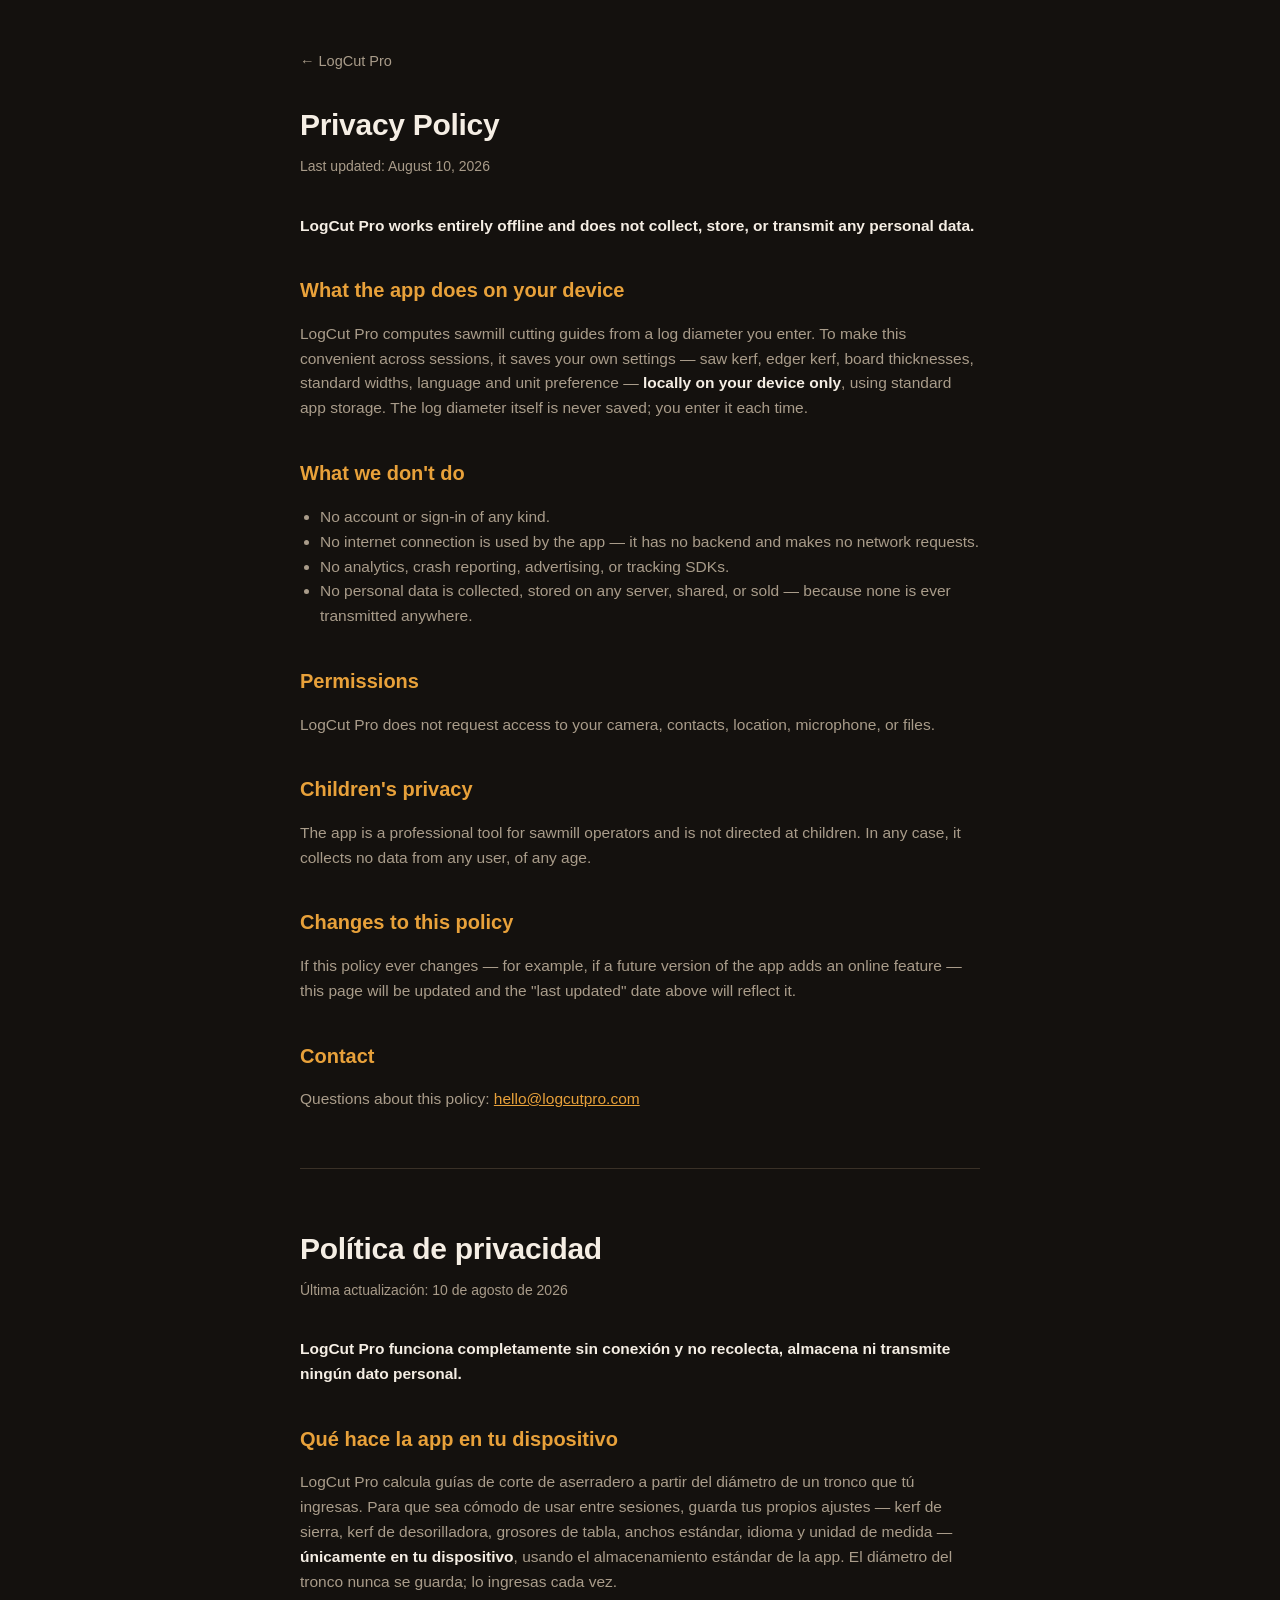
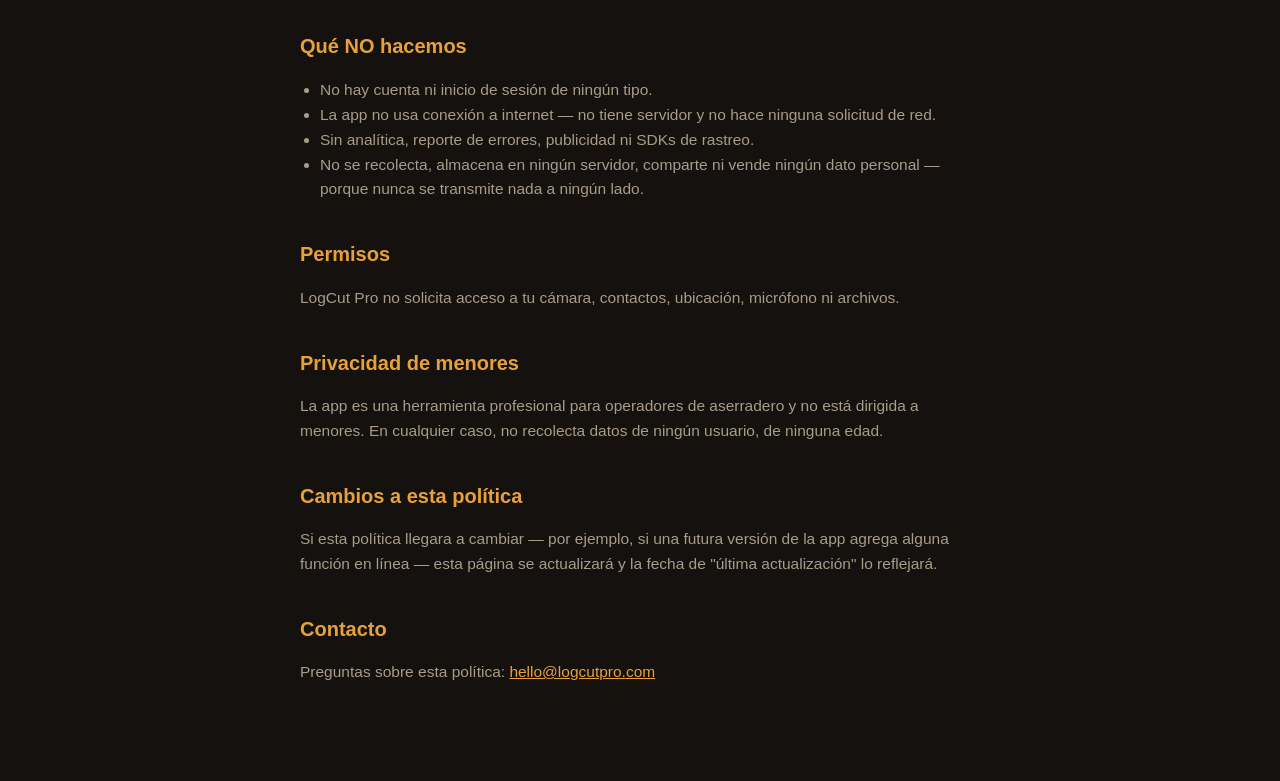
==== privacy.html @ dd02a923 "Add privacy policy page Required for the Google Play Console listing (LogCut Pro is fully offline, n" ====
<!DOCTYPE html>
<html lang="en">
<head>
<meta charset="UTF-8" />
<meta name="viewport" content="width=device-width, initial-scale=1.0" />
<title>LogCut Pro — Privacy Policy / Política de privacidad</title>
<meta name="description" content="LogCut Pro privacy policy: the app works fully offline and collects no personal data." />
<link rel="icon" href="assets/favicon.png" />
<style>
  :root {
    --bg: #14110E;
    --surface: #221D18;
    --border: #3A3127;
    --text: #F5EEE4;
    --text-dim: #A99C8A;
    --accent: #E8A13A;
    --font-ui: -apple-system, BlinkMacSystemFont, "Segoe UI", Roboto, Helvetica, Arial, sans-serif;
  }
  * { box-sizing: border-box; }
  body {
    margin: 0;
    background: var(--bg);
    color: var(--text);
    font-family: var(--font-ui);
    line-height: 1.6;
    -webkit-font-smoothing: antialiased;
  }
  .wrap { max-width: 720px; margin: 0 auto; padding: 48px 20px 80px; }
  a { color: var(--accent); }
  .back { display: inline-block; margin-bottom: 28px; color: var(--text-dim); text-decoration: none; font-size: 14.5px; }
  .back:hover { color: var(--text); }
  h1 { font-size: 30px; letter-spacing: -0.01em; margin: 0 0 6px; }
  .updated { color: var(--text-dim); font-size: 14px; margin-bottom: 36px; }
  h2 { font-size: 20px; margin: 36px 0 10px; color: var(--accent); }
  p, li { color: var(--text-dim); font-size: 15.5px; }
  strong { color: var(--text); }
  ul { padding-left: 20px; }
  hr { border: none; border-top: 1px solid var(--border); margin: 56px 0; }
</style>
</head>
<body>
  <div class="wrap">
    <a class="back" href="index.html">&larr; LogCut Pro</a>

    <h1>Privacy Policy</h1>
    <div class="updated">Last updated: August 10, 2026</div>

    <p><strong>LogCut Pro works entirely offline and does not collect, store, or transmit any personal data.</strong></p>

    <h2>What the app does on your device</h2>
    <p>LogCut Pro computes sawmill cutting guides from a log diameter you enter. To make this convenient across sessions, it saves your own settings — saw kerf, edger kerf, board thicknesses, standard widths, language and unit preference — <strong>locally on your device only</strong>, using standard app storage. The log diameter itself is never saved; you enter it each time.</p>

    <h2>What we don't do</h2>
    <ul>
      <li>No account or sign-in of any kind.</li>
      <li>No internet connection is used by the app — it has no backend and makes no network requests.</li>
      <li>No analytics, crash reporting, advertising, or tracking SDKs.</li>
      <li>No personal data is collected, stored on any server, shared, or sold — because none is ever transmitted anywhere.</li>
    </ul>

    <h2>Permissions</h2>
    <p>LogCut Pro does not request access to your camera, contacts, location, microphone, or files.</p>

    <h2>Children's privacy</h2>
    <p>The app is a professional tool for sawmill operators and is not directed at children. In any case, it collects no data from any user, of any age.</p>

    <h2>Changes to this policy</h2>
    <p>If this policy ever changes — for example, if a future version of the app adds an online feature — this page will be updated and the "last updated" date above will reflect it.</p>

    <h2>Contact</h2>
    <p>Questions about this policy: <a href="mailto:hello@logcutpro.com">hello@logcutpro.com</a></p>

    <hr />

    <h1>Política de privacidad</h1>
    <div class="updated">Última actualización: 10 de agosto de 2026</div>

    <p><strong>LogCut Pro funciona completamente sin conexión y no recolecta, almacena ni transmite ningún dato personal.</strong></p>

    <h2>Qué hace la app en tu dispositivo</h2>
    <p>LogCut Pro calcula guías de corte de aserradero a partir del diámetro de un tronco que tú ingresas. Para que sea cómodo de usar entre sesiones, guarda tus propios ajustes — kerf de sierra, kerf de desorilladora, grosores de tabla, anchos estándar, idioma y unidad de medida — <strong>únicamente en tu dispositivo</strong>, usando el almacenamiento estándar de la app. El diámetro del tronco nunca se guarda; lo ingresas cada vez.</p>

    <h2>Qué NO hacemos</h2>
    <ul>
      <li>No hay cuenta ni inicio de sesión de ningún tipo.</li>
      <li>La app no usa conexión a internet — no tiene servidor y no hace ninguna solicitud de red.</li>
      <li>Sin analítica, reporte de errores, publicidad ni SDKs de rastreo.</li>
      <li>No se recolecta, almacena en ningún servidor, comparte ni vende ningún dato personal — porque nunca se transmite nada a ningún lado.</li>
    </ul>

    <h2>Permisos</h2>
    <p>LogCut Pro no solicita acceso a tu cámara, contactos, ubicación, micrófono ni archivos.</p>

    <h2>Privacidad de menores</h2>
    <p>La app es una herramienta profesional para operadores de aserradero y no está dirigida a menores. En cualquier caso, no recolecta datos de ningún usuario, de ninguna edad.</p>

    <h2>Cambios a esta política</h2>
    <p>Si esta política llegara a cambiar — por ejemplo, si una futura versión de la app agrega alguna función en línea — esta página se actualizará y la fecha de "última actualización" lo reflejará.</p>

    <h2>Contacto</h2>
    <p>Preguntas sobre esta política: <a href="mailto:hello@logcutpro.com">hello@logcutpro.com</a></p>
  </div>
</body>
</html>
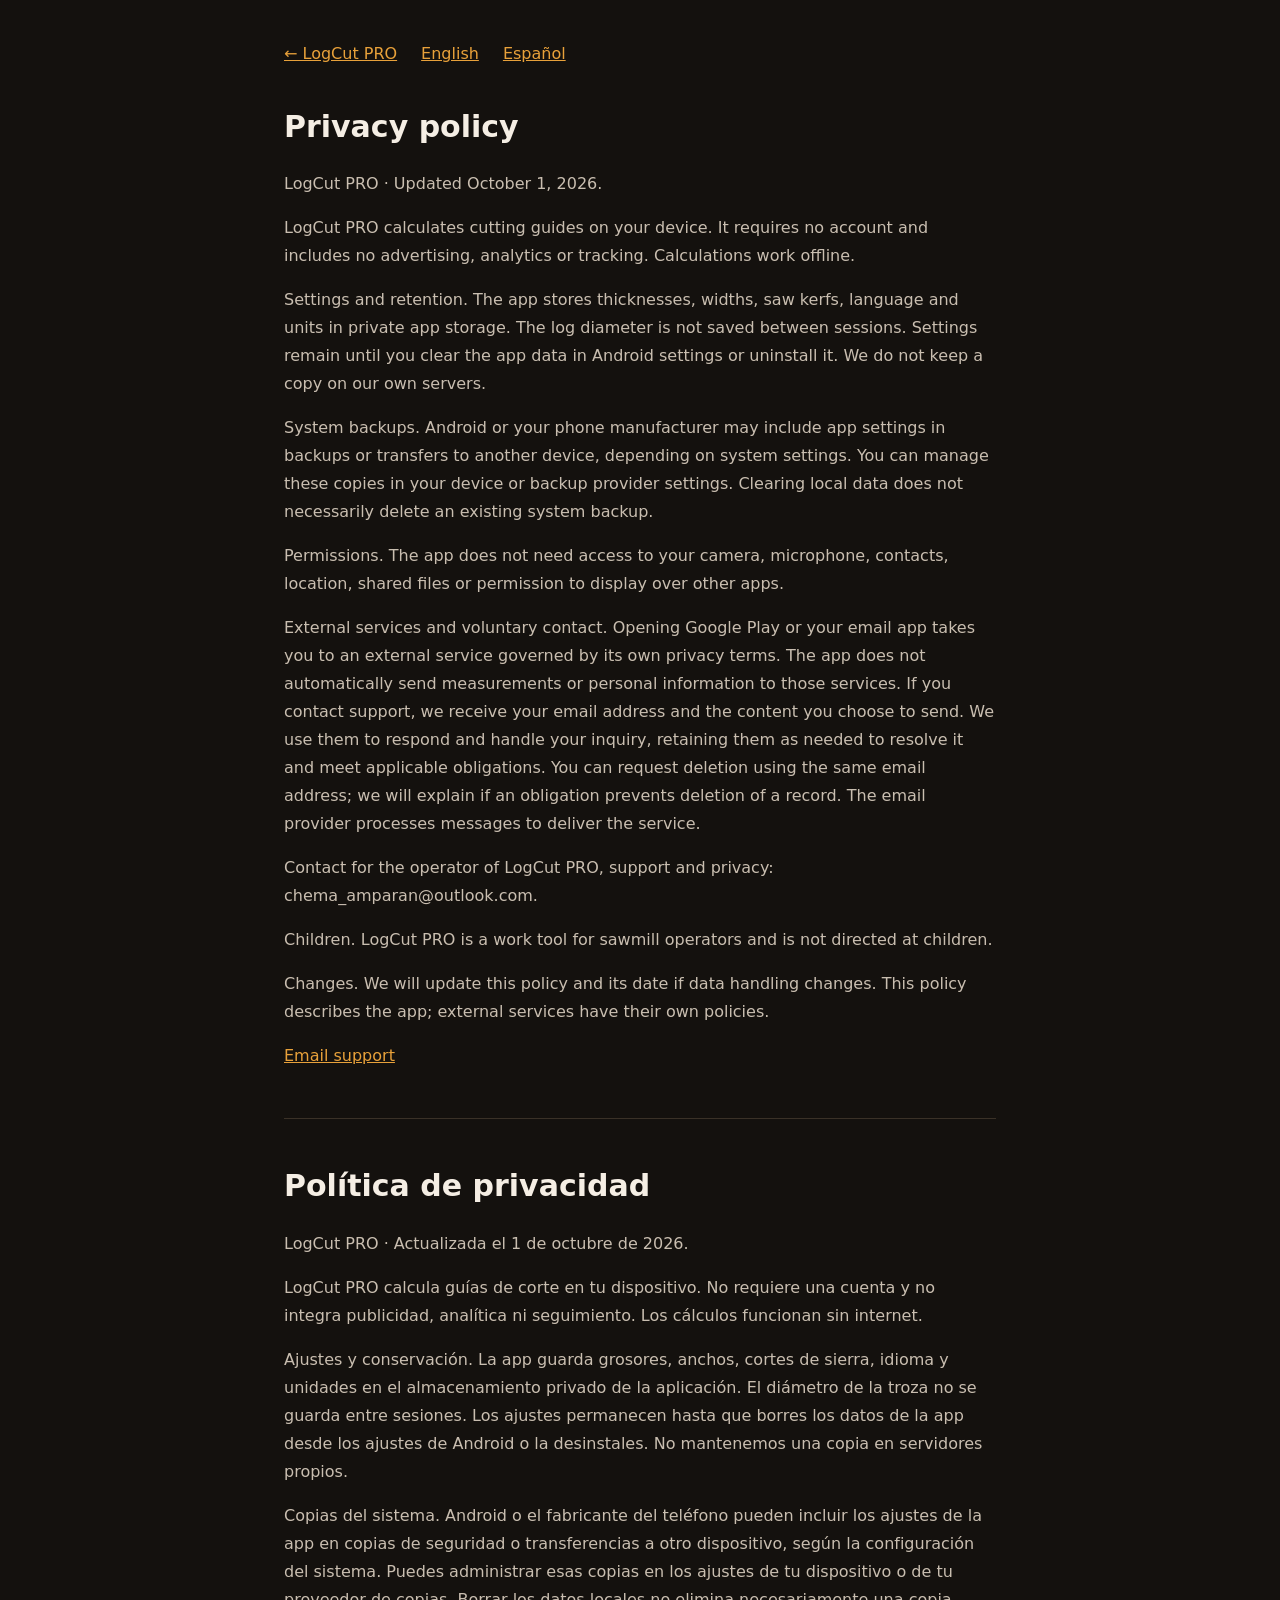
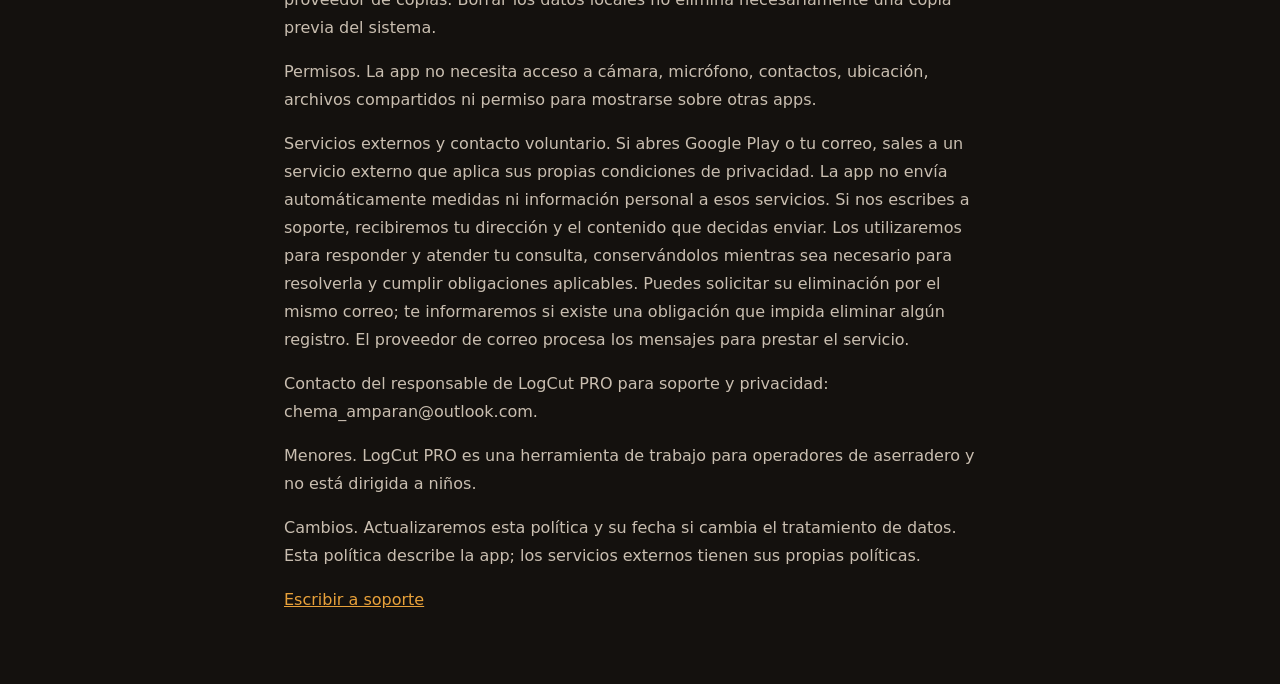
==== commit 06d4c5a4: "Publica nueva portada bilingüe y política de privacidad" ====
--- a/privacy.html
+++ b/privacy.html
@@ -1,104 +1,18 @@
-<!DOCTYPE html>
-<html lang="en">
-<head>
-<meta charset="UTF-8" />
-<meta name="viewport" content="width=device-width, initial-scale=1.0" />
-<title>LogCut Pro — Privacy Policy / Política de privacidad</title>
-<meta name="description" content="LogCut Pro privacy policy: the app works fully offline and collects no personal data." />
-<link rel="icon" href="assets/favicon.png" />
-<style>
-  :root {
-    --bg: #14110E;
-    --surface: #221D18;
-    --border: #3A3127;
-    --text: #F5EEE4;
-    --text-dim: #A99C8A;
-    --accent: #E8A13A;
-    --font-ui: -apple-system, BlinkMacSystemFont, "Segoe UI", Roboto, Helvetica, Arial, sans-serif;
-  }
-  * { box-sizing: border-box; }
-  body {
-    margin: 0;
-    background: var(--bg);
-    color: var(--text);
-    font-family: var(--font-ui);
-    line-height: 1.6;
-    -webkit-font-smoothing: antialiased;
-  }
-  .wrap { max-width: 720px; margin: 0 auto; padding: 48px 20px 80px; }
-  a { color: var(--accent); }
-  .back { display: inline-block; margin-bottom: 28px; color: var(--text-dim); text-decoration: none; font-size: 14.5px; }
-  .back:hover { color: var(--text); }
-  h1 { font-size: 30px; letter-spacing: -0.01em; margin: 0 0 6px; }
-  .updated { color: var(--text-dim); font-size: 14px; margin-bottom: 36px; }
-  h2 { font-size: 20px; margin: 36px 0 10px; color: var(--accent); }
-  p, li { color: var(--text-dim); font-size: 15.5px; }
-  strong { color: var(--text); }
-  ul { padding-left: 20px; }
-  hr { border: none; border-top: 1px solid var(--border); margin: 56px 0; }
-</style>
-</head>
-<body>
-  <div class="wrap">
-    <a class="back" href="index.html">&larr; LogCut Pro</a>
-
-    <h1>Privacy Policy</h1>
-    <div class="updated">Last updated: August 10, 2026</div>
-
-    <p><strong>LogCut Pro works entirely offline and does not collect, store, or transmit any personal data.</strong></p>
-
-    <h2>What the app does on your device</h2>
-    <p>LogCut Pro computes sawmill cutting guides from a log diameter you enter. To make this convenient across sessions, it saves your own settings — saw kerf, edger kerf, board thicknesses, standard widths, language and unit preference — <strong>locally on your device only</strong>, using standard app storage. The log diameter itself is never saved; you enter it each time.</p>
-
-    <h2>What we don't do</h2>
-    <ul>
-      <li>No account or sign-in of any kind.</li>
-      <li>No internet connection is used by the app — it has no backend and makes no network requests.</li>
-      <li>No analytics, crash reporting, advertising, or tracking SDKs.</li>
-      <li>No personal data is collected, stored on any server, shared, or sold — because none is ever transmitted anywhere.</li>
-    </ul>
-
-    <h2>Permissions</h2>
-    <p>LogCut Pro does not request access to your camera, contacts, location, microphone, or files.</p>
-
-    <h2>Children's privacy</h2>
-    <p>The app is a professional tool for sawmill operators and is not directed at children. In any case, it collects no data from any user, of any age.</p>
-
-    <h2>Changes to this policy</h2>
-    <p>If this policy ever changes — for example, if a future version of the app adds an online feature — this page will be updated and the "last updated" date above will reflect it.</p>
-
-    <h2>Contact</h2>
-    <p>Questions about this policy: <a href="mailto:hello@logcutpro.com">hello@logcutpro.com</a></p>
-
-    <hr />
-
-    <h1>Política de privacidad</h1>
-    <div class="updated">Última actualización: 10 de agosto de 2026</div>
-
-    <p><strong>LogCut Pro funciona completamente sin conexión y no recolecta, almacena ni transmite ningún dato personal.</strong></p>
-
-    <h2>Qué hace la app en tu dispositivo</h2>
-    <p>LogCut Pro calcula guías de corte de aserradero a partir del diámetro de un tronco que tú ingresas. Para que sea cómodo de usar entre sesiones, guarda tus propios ajustes — kerf de sierra, kerf de desorilladora, grosores de tabla, anchos estándar, idioma y unidad de medida — <strong>únicamente en tu dispositivo</strong>, usando el almacenamiento estándar de la app. El diámetro del tronco nunca se guarda; lo ingresas cada vez.</p>
-
-    <h2>Qué NO hacemos</h2>
-    <ul>
-      <li>No hay cuenta ni inicio de sesión de ningún tipo.</li>
-      <li>La app no usa conexión a internet — no tiene servidor y no hace ninguna solicitud de red.</li>
-      <li>Sin analítica, reporte de errores, publicidad ni SDKs de rastreo.</li>
-      <li>No se recolecta, almacena en ningún servidor, comparte ni vende ningún dato personal — porque nunca se transmite nada a ningún lado.</li>
-    </ul>
-
-    <h2>Permisos</h2>
-    <p>LogCut Pro no solicita acceso a tu cámara, contactos, ubicación, micrófono ni archivos.</p>
-
-    <h2>Privacidad de menores</h2>
-    <p>La app es una herramienta profesional para operadores de aserradero y no está dirigida a menores. En cualquier caso, no recolecta datos de ningún usuario, de ninguna edad.</p>
-
-    <h2>Cambios a esta política</h2>
-    <p>Si esta política llegara a cambiar — por ejemplo, si una futura versión de la app agrega alguna función en línea — esta página se actualizará y la fecha de "última actualización" lo reflejará.</p>
-
-    <h2>Contacto</h2>
-    <p>Preguntas sobre esta política: <a href="mailto:hello@logcutpro.com">hello@logcutpro.com</a></p>
-  </div>
-</body>
-</html>
+<!doctype html>
+<html lang="en"><head><meta charset="utf-8"><meta name="viewport" content="width=device-width, initial-scale=1"><title>LogCut PRO — Privacy policy / Política de privacidad</title><meta name="description" content="LogCut PRO privacy policy, local settings, system backups and support contact."><link rel="icon" href="assets/favicon.png"><style>html{color-scheme:dark}*{box-sizing:border-box}body{background:#14110e;color:#f5eee4;font:16px/1.75 system-ui,sans-serif;margin:0}main{max-width:760px;margin:auto;padding:40px 24px 70px}a{color:#e8a13a}nav{display:flex;gap:24px;flex-wrap:wrap;margin-bottom:40px}h1{font-size:30px;line-height:1.25}p{color:#c9beb0}hr{border:0;border-top:1px solid #3a3127;margin:48px 0}a:focus-visible{outline:3px solid #e8a13a;outline-offset:5px}</style></head><body><main><nav><a href="index.html">← LogCut PRO</a><a href="#en">English</a><a href="#es">Español</a></nav><section lang="en" id="en"><h1>Privacy policy</h1><p>LogCut PRO · Updated October 1, 2026.</p>
+<p>LogCut PRO calculates cutting guides on your device. It requires no account and includes no advertising, analytics or tracking. Calculations work offline.</p>
+<p>Settings and retention. The app stores thicknesses, widths, saw kerfs, language and units in private app storage. The log diameter is not saved between sessions. Settings remain until you clear the app data in Android settings or uninstall it. We do not keep a copy on our own servers.</p>
+<p>System backups. Android or your phone manufacturer may include app settings in backups or transfers to another device, depending on system settings. You can manage these copies in your device or backup provider settings. Clearing local data does not necessarily delete an existing system backup.</p>
+<p>Permissions. The app does not need access to your camera, microphone, contacts, location, shared files or permission to display over other apps.</p>
+<p>External services and voluntary contact. Opening Google Play or your email app takes you to an external service governed by its own privacy terms. The app does not automatically send measurements or personal information to those services. If you contact support, we receive your email address and the content you choose to send. We use them to respond and handle your inquiry, retaining them as needed to resolve it and meet applicable obligations. You can request deletion using the same email address; we will explain if an obligation prevents deletion of a record. The email provider processes messages to deliver the service.</p>
+<p>Contact for the operator of LogCut PRO, support and privacy: chema_amparan@outlook.com.</p>
+<p>Children. LogCut PRO is a work tool for sawmill operators and is not directed at children.</p>
+<p>Changes. We will update this policy and its date if data handling changes. This policy describes the app; external services have their own policies.</p><a href="mailto:chema_amparan@outlook.com">Email support</a></section><hr><section lang="es" id="es"><h1>Política de privacidad</h1><p>LogCut PRO · Actualizada el 1 de octubre de 2026.</p>
+<p>LogCut PRO calcula guías de corte en tu dispositivo. No requiere una cuenta y no integra publicidad, analítica ni seguimiento. Los cálculos funcionan sin internet.</p>
+<p>Ajustes y conservación. La app guarda grosores, anchos, cortes de sierra, idioma y unidades en el almacenamiento privado de la aplicación. El diámetro de la troza no se guarda entre sesiones. Los ajustes permanecen hasta que borres los datos de la app desde los ajustes de Android o la desinstales. No mantenemos una copia en servidores propios.</p>
+<p>Copias del sistema. Android o el fabricante del teléfono pueden incluir los ajustes de la app en copias de seguridad o transferencias a otro dispositivo, según la configuración del sistema. Puedes administrar esas copias en los ajustes de tu dispositivo o de tu proveedor de copias. Borrar los datos locales no elimina necesariamente una copia previa del sistema.</p>
+<p>Permisos. La app no necesita acceso a cámara, micrófono, contactos, ubicación, archivos compartidos ni permiso para mostrarse sobre otras apps.</p>
+<p>Servicios externos y contacto voluntario. Si abres Google Play o tu correo, sales a un servicio externo que aplica sus propias condiciones de privacidad. La app no envía automáticamente medidas ni información personal a esos servicios. Si nos escribes a soporte, recibiremos tu dirección y el contenido que decidas enviar. Los utilizaremos para responder y atender tu consulta, conservándolos mientras sea necesario para resolverla y cumplir obligaciones aplicables. Puedes solicitar su eliminación por el mismo correo; te informaremos si existe una obligación que impida eliminar algún registro. El proveedor de correo procesa los mensajes para prestar el servicio.</p>
+<p>Contacto del responsable de LogCut PRO para soporte y privacidad: chema_amparan@outlook.com.</p>
+<p>Menores. LogCut PRO es una herramienta de trabajo para operadores de aserradero y no está dirigida a niños.</p>
+<p>Cambios. Actualizaremos esta política y su fecha si cambia el tratamiento de datos. Esta política describe la app; los servicios externos tienen sus propias políticas.</p><a href="mailto:chema_amparan@outlook.com">Escribir a soporte</a></section></main></body></html>
